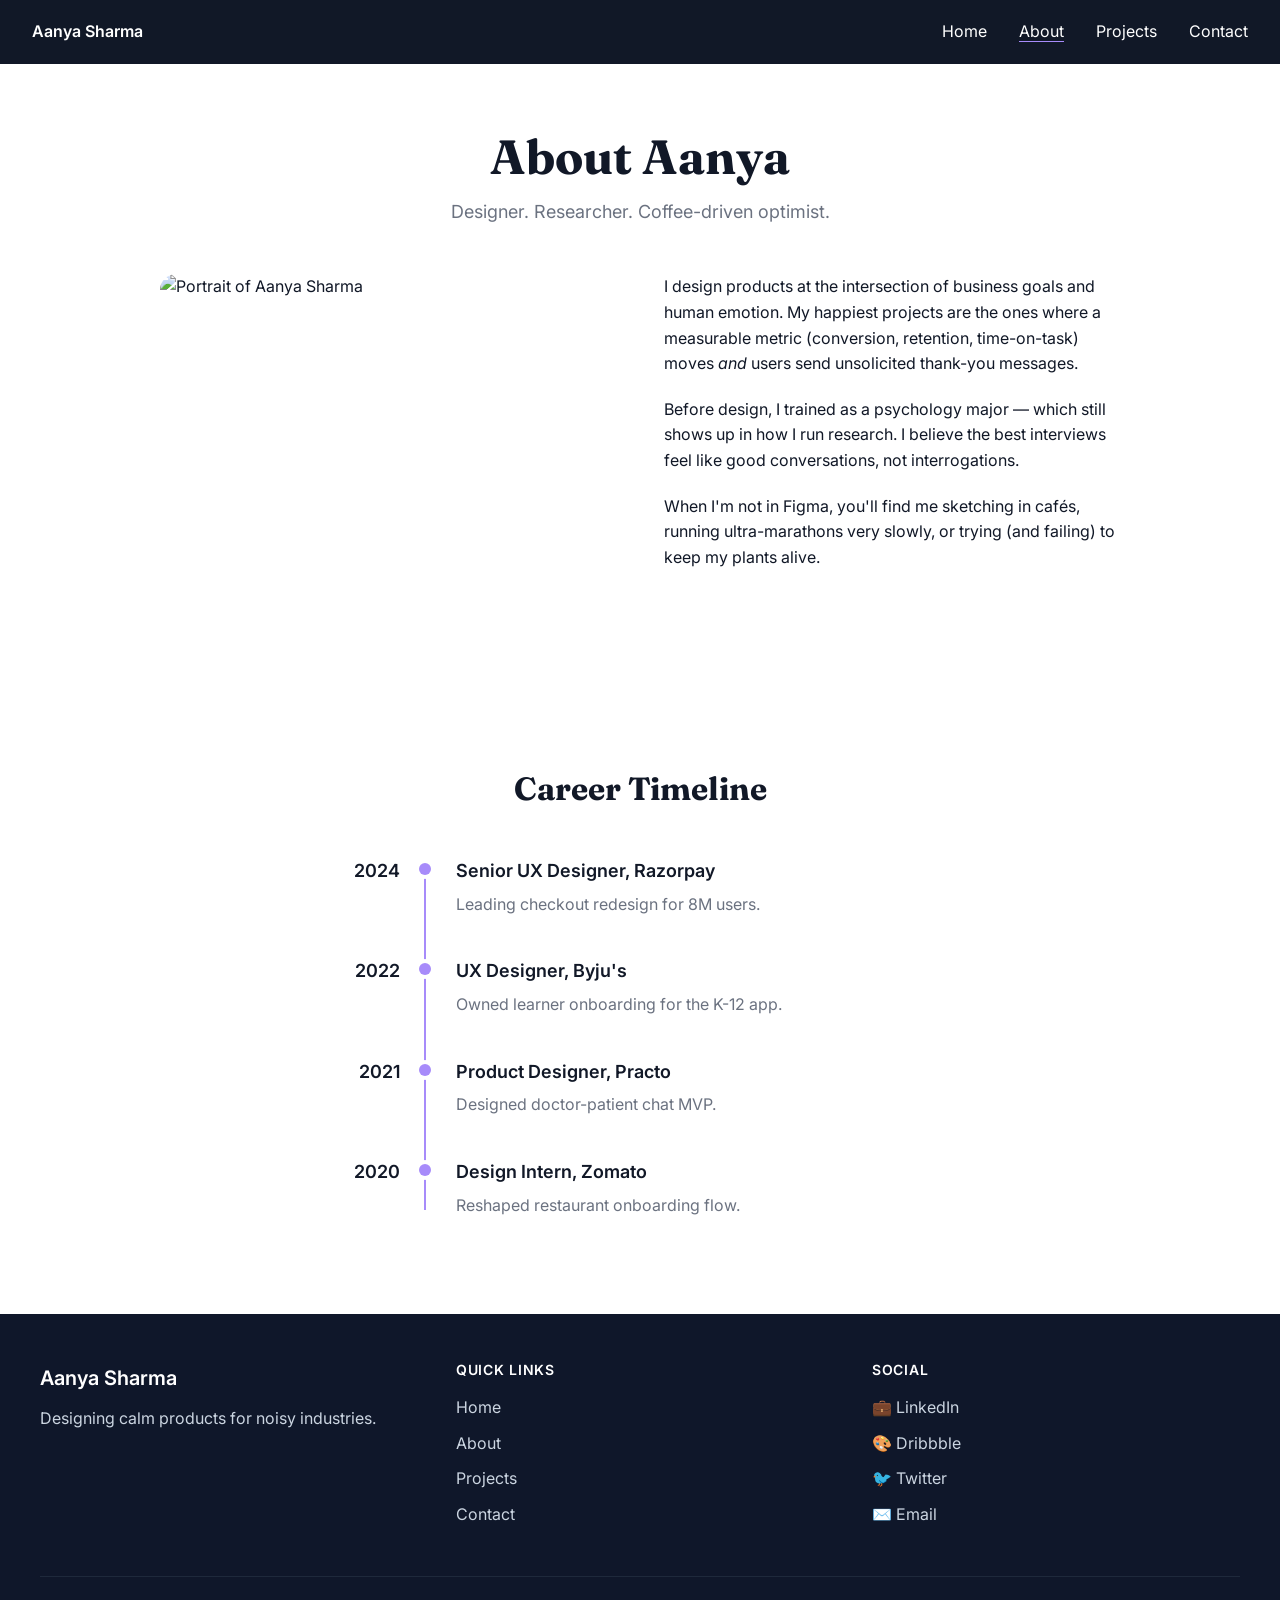
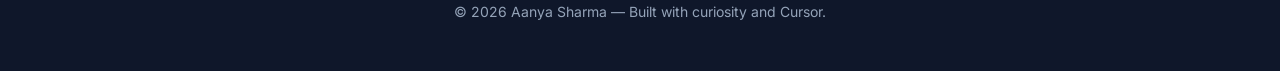
==== about.html @ 2aef2447 "first commit" ====
<!DOCTYPE html>
<html lang="en">
<head>
  <meta charset="UTF-8">
  <meta name="viewport" content="width=device-width, initial-scale=1.0">
  <title>About Aanya | Aanya Sharma</title>
  <link rel="stylesheet" href="styles.css">
</head>
<body>

  <!--
    NAVIGATION BAR
    This <nav> sits at the top of every page and helps visitors jump between sections.
    It uses two inner containers: one for the brand name (left) and one for page links (right).
  -->
  <nav class="nav">
    <!-- Brand name — acts as a "home" label and identifies the site owner -->
    <a href="index.html" class="nav__brand">Aanya Sharma</a>

    <button
      class="nav__toggle"
      type="button"
      aria-expanded="false"
      aria-controls="nav-menu"
      aria-label="Toggle navigation"
    >
      <span class="nav__toggle-icon nav__toggle-icon--open" aria-hidden="true">☰</span>
      <span class="nav__toggle-icon nav__toggle-icon--close" aria-hidden="true">✕</span>
    </button>

    <!-- Page links — each <a> points to a different HTML file in this project -->
    <div class="nav__menu" id="nav-menu">
      <ul class="nav__links">
        <li><a href="index.html">Home</a></li>
        <li><a href="about.html" class="active">About</a></li>
        <li><a href="projects.html">Projects</a></li>
        <li><a href="contact.html">Contact</a></li>
      </ul>
    </div>
  </nav>

  <header class="about-header">
    <h1 class="about-header__title">About Aanya</h1>
    <p class="about-header__subtitle">Designer. Researcher. Coffee-driven optimist.</p>
  </header>

  <section class="about-bio">
    <div class="about-bio__grid">
      <div class="about-bio__image">
        <img
          src="https://placehold.co/400x400/4f46e5/ffffff?text=Aanya"
          alt="Portrait of Aanya Sharma"
          width="400"
          height="400"
        >
      </div>

      <div class="about-bio__text">
        <p>I design products at the intersection of business goals and human emotion. My happiest projects are the ones where a measurable metric (conversion, retention, time-on-task) moves <em>and</em> users send unsolicited thank-you messages.</p>

        <p>Before design, I trained as a psychology major — which still shows up in how I run research. I believe the best interviews feel like good conversations, not interrogations.</p>

        <p>When I'm not in Figma, you'll find me sketching in cafés, running ultra-marathons very slowly, or trying (and failing) to keep my plants alive.</p>
      </div>
    </div>
  </section>

  <section class="about-timeline">
    <h2 class="about-timeline__heading">Career Timeline</h2>

    <ol class="about-timeline__list">
      <li class="about-timeline__entry">
        <span class="about-timeline__year">2024</span>
        <div class="about-timeline__content">
          <p class="about-timeline__role">Senior UX Designer, Razorpay</p>
          <p class="about-timeline__desc">Leading checkout redesign for 8M users.</p>
        </div>
      </li>

      <li class="about-timeline__entry">
        <span class="about-timeline__year">2022</span>
        <div class="about-timeline__content">
          <p class="about-timeline__role">UX Designer, Byju's</p>
          <p class="about-timeline__desc">Owned learner onboarding for the K-12 app.</p>
        </div>
      </li>

      <li class="about-timeline__entry">
        <span class="about-timeline__year">2021</span>
        <div class="about-timeline__content">
          <p class="about-timeline__role">Product Designer, Practo</p>
          <p class="about-timeline__desc">Designed doctor-patient chat MVP.</p>
        </div>
      </li>

      <li class="about-timeline__entry">
        <span class="about-timeline__year">2020</span>
        <div class="about-timeline__content">
          <p class="about-timeline__role">Design Intern, Zomato</p>
          <p class="about-timeline__desc">Reshaped restaurant onboarding flow.</p>
        </div>
      </li>
    </ol>
  </section>

  <footer class="footer">
    <div class="footer__inner">
      <div class="footer__columns">
        <div class="footer__brand">
          <p class="footer__name">Aanya Sharma</p>
          <p class="footer__tagline">Designing calm products for noisy industries.</p>
        </div>

        <div class="footer__links">
          <h2 class="footer__heading">Quick Links</h2>
          <ul>
            <li><a href="index.html">Home</a></li>
            <li><a href="about.html">About</a></li>
            <li><a href="projects.html">Projects</a></li>
            <li><a href="contact.html">Contact</a></li>
          </ul>
        </div>

        <div class="footer__social">
          <h2 class="footer__heading">Social</h2>
          <ul>
            <li><a href="https://linkedin.com" target="_blank" rel="noopener noreferrer"><span aria-hidden="true">💼</span> LinkedIn</a></li>
            <li><a href="https://dribbble.com" target="_blank" rel="noopener noreferrer"><span aria-hidden="true">🎨</span> Dribbble</a></li>
            <li><a href="https://twitter.com" target="_blank" rel="noopener noreferrer"><span aria-hidden="true">🐦</span> Twitter</a></li>
            <li><a href="mailto:hello@aanyasharma.com"><span aria-hidden="true">✉️</span> Email</a></li>
          </ul>
        </div>
      </div>

      <div class="footer__bottom">
        <p>© 2026 Aanya Sharma — Built with curiosity and Cursor.</p>
      </div>
    </div>
  </footer>

  <script src="script.js"></script>
</body>
</html>
---- styles.css ----
@import url("https://fonts.googleapis.com/css2?family=Fraunces:opsz,wght@9..144,600&family=Inter:wght@400;500;600;700&display=swap");

:root {
  --color-bg: #ffffff;
  --color-text: #111827;
  --color-muted: #6b7280;
  --color-primary: #6366f1;
  --color-primary-dark: #4338ca;
  --color-accent: #a78bfa;
  --color-surface: #f9fafb;
}

html {
  scroll-behavior: smooth;
}

body {
  margin: 0;
  font-family: "Inter", sans-serif;
  font-size: 16px;
  line-height: 1.6;
  color: var(--color-text);
  background-color: var(--color-bg);
}

h1,
h2 {
  font-family: "Fraunces", serif;
  line-height: 1.2;
}

h1 {
  font-size: 48px;
}

h2 {
  font-size: 32px;
}

h3 {
  font-size: 22px;
  line-height: 1.2;
}

/* === NAVIGATION === */

.nav {
  position: sticky;
  top: 0;
  z-index: 100;
  display: flex;
  align-items: center;
  justify-content: space-between;
  height: 64px;
  padding: 0 2rem;
  background-color: var(--color-text);
  font-size: 16px;
}

.nav__brand {
  color: var(--color-bg);
  text-decoration: none;
  font-weight: 600;
  transition: color 0.2s ease;
}

.nav__brand:hover {
  color: var(--color-accent);
}

.nav__links {
  display: flex;
  gap: 2rem;
  list-style: none;
  margin: 0;
  padding: 0;
}

.nav__links a {
  color: var(--color-bg);
  text-decoration: none;
  transition: color 0.2s ease;
}

.nav__links a:hover {
  color: var(--color-accent);
}

.nav__links a.active {
  text-decoration: underline;
  text-decoration-color: var(--color-accent);
  text-underline-offset: 4px;
}

.nav__toggle {
  display: none;
  position: relative;
  align-items: center;
  justify-content: center;
  width: 44px;
  height: 44px;
  padding: 0;
  border: none;
  background: transparent;
  color: var(--color-bg);
  cursor: pointer;
}

.nav__toggle-icon {
  position: absolute;
  font-size: 24px;
  line-height: 1;
  transition: opacity 0.2s ease, transform 0.2s ease;
}

.nav__toggle-icon--close {
  opacity: 0;
  transform: rotate(-90deg) scale(0.8);
}

.nav.is-open .nav__toggle-icon--open {
  opacity: 0;
  transform: rotate(90deg) scale(0.8);
}

.nav.is-open .nav__toggle-icon--close {
  opacity: 1;
  transform: rotate(0) scale(1);
}

/* === HERO === */

.hero {
  display: flex;
  flex-direction: column;
  align-items: center;
  justify-content: center;
  /* width: 100%; */
  height: 80vh;
  padding: 2rem;
  background: linear-gradient(to bottom right, #4f46e5, #9333ea);
  color: var(--color-bg);
  text-align: center;
}

.hero__eyebrow {
  margin: 0 0 1rem;
  font-size: 14px;
  letter-spacing: 4px;
  text-transform: uppercase;
  opacity: 0.6;
}

.hero__headline {
  margin: 0 0 1.5rem;
  max-width: 800px;
  font-weight: 600;
}

.hero__subheadline {
  margin: 0 0 2rem;
  max-width: 600px;
  font-size: 20px;
  line-height: 1.5;
  opacity: 0.8;
}

.hero__cta {
  display: inline-block;
  padding: 16px 32px;
  background-color: var(--color-bg);
  color: var(--color-text);
  font-size: 16px;
  font-weight: 600;
  text-decoration: none;
  border-radius: 999px;
  box-shadow: 0 4px 14px rgba(0, 0, 0, 0.15);
  animation: hero-cta-float 2s ease-in-out infinite;
  transition: transform 0.2s ease, box-shadow 0.2s ease;
}

@keyframes hero-cta-float {
  0%, 100% {
    transform: translateY(0);
  }
  50% {
    transform: translateY(-3px);
  }
}

.hero__cta:hover {
  transform: translateY(-4px);
  box-shadow: 0 8px 20px rgba(0, 0, 0, 0.2);
}

/* === SKILLS === */

.skills {
  padding: 96px 24px;
  text-align: center;
}

.skills__heading {
  margin: 0 0 16px;
  color: var(--color-text);
}

.skills__tagline {
  margin: 0 0 48px;
  font-size: 18px;
  color: var(--color-muted);
}

.skills__grid {
  display: grid;
  grid-template-columns: repeat(auto-fit, minmax(260px, 1fr));
  gap: 24px;
  max-width: 1200px;
  margin: 0 auto;
  text-align: left;
}

.skills__card {
  padding: 24px;
  background-color: var(--color-bg);
  border: 1px solid #e5e7eb;
  border-radius: 16px;
  box-shadow: 0 4px 12px rgba(0, 0, 0, 0.06);
  transition: transform 0.2s ease, box-shadow 0.2s ease;
}

.skills__card:hover {
  transform: translateY(-6px);
  box-shadow: 0 12px 24px rgba(0, 0, 0, 0.12);
}

.skills__icon {
  display: block;
  margin-bottom: 12px;
  font-size: 48px;
  line-height: 1;
}

.skills__name {
  margin: 0 0 8px;
  font-weight: 600;
  color: var(--color-text);
}

.skills__description {
  margin: 0;
  font-size: 14px;
  line-height: 1.6;
  color: var(--color-muted);
}

/* === ABOUT === */

.about-header {
  padding: 64px 24px 48px;
  text-align: center;
}

.about-header__title {
  margin: 0 0 12px;
  color: var(--color-text);
}

.about-header__subtitle {
  margin: 0;
  font-size: 18px;
  color: var(--color-muted);
}

.about-bio {
  padding: 0 24px 96px;
}

.about-bio__grid {
  display: grid;
  grid-template-columns: 1fr 1fr;
  gap: 48px;
  align-items: start;
  max-width: 960px;
  margin: 0 auto;
}

.about-bio__image img {
  display: block;
  width: 400px;
  height: 400px;
  max-width: 100%;
  border-radius: 16px;
  object-fit: cover;
}

.about-bio__text p {
  margin: 0 0 1.25rem;
  color: var(--color-text);
}

.about-bio__text p:last-child {
  margin-bottom: 0;
}

.about-timeline {
  padding: 0 24px 96px;
}

.about-timeline__heading {
  margin: 0 0 48px;
  color: var(--color-text);
  text-align: center;
}

.about-timeline__list {
  position: relative;
  max-width: 640px;
  margin: 0 auto;
  padding: 0;
  list-style: none;
}

.about-timeline__list::before {
  content: "";
  position: absolute;
  left: 104px;
  top: 8px;
  bottom: 8px;
  width: 2px;
  background-color: var(--color-accent);
}

.about-timeline__entry {
  display: grid;
  grid-template-columns: 80px 1fr;
  gap: 24px;
  padding-bottom: 40px;
}

.about-timeline__entry:last-child {
  padding-bottom: 0;
}

.about-timeline__year {
  font-size: 18px;
  font-weight: 600;
  color: var(--color-text);
  text-align: right;
}

.about-timeline__content {
  position: relative;
  padding-left: 32px;
}

.about-timeline__content::before {
  content: "";
  position: absolute;
  left: -5px;
  top: 6px;
  width: 12px;
  height: 12px;
  background-color: var(--color-accent);
  border-radius: 50%;
  box-shadow: 0 0 0 4px var(--color-bg);
}

.about-timeline__role {
  margin: 0 0 6px;
  font-size: 18px;
  font-weight: 600;
  color: var(--color-text);
}

.about-timeline__desc {
  margin: 0;
  color: var(--color-muted);
}

/* === PROJECTS === */

.projects-header {
  padding: 64px 24px 48px;
  text-align: center;
}

.projects-header__title {
  margin: 0 0 12px;
  color: var(--color-text);
}

.projects-header__subtitle {
  margin: 0;
  font-size: 18px;
  color: var(--color-muted);
}

.projects-grid {
  display: grid;
  grid-template-columns: repeat(auto-fit, minmax(320px, 1fr));
  gap: 32px;
  max-width: 1200px;
  margin: 0 auto;
  padding: 0 24px 96px;
}

.project-card {
  background-color: var(--color-bg);
  border: 1px solid #e5e7eb;
  border-radius: 16px;
  overflow: hidden;
  box-shadow: 0 4px 12px rgba(0, 0, 0, 0.06);
}

.project-card__image {
  display: block;
  width: 100%;
  aspect-ratio: 16 / 9;
  /* object-fit: cover; */
}

.project-card__body {
  padding: 24px;
}

.project-card__title {
  margin: 0 0 8px;
  color: var(--color-text);
}

.project-card__desc {
  margin: 0 0 16px;
  font-size: 14px;
  color: var(--color-muted);
}

.project-card__tags {
  display: flex;
  flex-wrap: wrap;
  gap: 8px;
  margin: 0 0 20px;
  padding: 0;
  list-style: none;
}

.project-card__tags li {
  padding: 4px 10px;
  font-size: 12px;
  color: #5b21b6;
  background-color: #ede9fe;
  border-radius: 999px;
}

.project-card__link {
  font-size: 14px;
  font-weight: 600;
  color: var(--color-primary-dark);
  text-decoration: none;
  transition: text-decoration 0.2s ease;
}

.project-card__link:hover {
  text-decoration: underline;
}

/* === CONTACT === */

.contact-header {
  padding: 64px 24px 48px;
  text-align: center;
}

.contact-header__title {
  margin: 0 0 12px;
  color: var(--color-text);
}

.contact-header__subtitle {
  margin: 0;
  font-size: 18px;
  color: var(--color-muted);
}

.contact-section {
  display: grid;
  grid-template-columns: 1fr 1.5fr;
  gap: 48px;
  max-width: 960px;
  margin: 0 auto;
  padding: 0 24px 96px;
}

.contact-card {
  padding: 32px;
  background-color: var(--color-bg);
  border: 1px solid #e5e7eb;
  border-radius: 16px;
  box-shadow: 0 4px 12px rgba(0, 0, 0, 0.06);
}

.contact-card__heading {
  margin: 0 0 24px;
  color: var(--color-text);
}

.contact-card__item {
  margin-bottom: 24px;
}

.contact-card__label {
  display: block;
  margin-bottom: 6px;
  font-size: 12px;
  font-weight: 600;
  letter-spacing: 0.05em;
  text-transform: uppercase;
  color: var(--color-muted);
}

.contact-card__value {
  margin: 0;
  color: var(--color-text);
  text-decoration: none;
}

a.contact-card__value:hover {
  color: var(--color-primary);
}

.contact-card__social {
  margin-bottom: 0;
}

.contact-card__links {
  display: flex;
  flex-wrap: wrap;
  gap: 12px;
  margin: 0;
  padding: 0;
  list-style: none;
}

.contact-card__links a {
  font-weight: 600;
  color: var(--color-primary);
  text-decoration: none;
}

.contact-card__links a:hover {
  text-decoration: underline;
}

.contact-form {
  padding: 32px;
  background-color: var(--color-bg);
  border: 1px solid #e5e7eb;
  border-radius: 16px;
  box-shadow: 0 4px 12px rgba(0, 0, 0, 0.06);
}

.contact-form__field {
  margin-bottom: 20px;
}

.contact-form__field label {
  display: block;
  margin-bottom: 8px;
  font-size: 14px;
  font-weight: 600;
  color: var(--color-text);
}

.contact-form__field input,
.contact-form__field select,
.contact-form__field textarea {
  width: 100%;
  padding: 12px;
  font-size: 16px;
  font-family: inherit;
  color: var(--color-text);
  background-color: var(--color-bg);
  border: 1px solid #d1d5db;
  border-radius: 8px;
  box-sizing: border-box;
  transition: border-color 0.2s ease, box-shadow 0.2s ease;
}

.contact-form__field textarea {
  resize: vertical;
  min-height: 120px;
}

.contact-form__field input:focus,
.contact-form__field select:focus,
.contact-form__field textarea:focus {
  outline: none;
  border-color: var(--color-primary);
  box-shadow: 0 0 0 3px color-mix(in srgb, var(--color-primary) 25%, transparent);
}

.contact-form__submit {
  width: 100%;
  padding: 14px;
  font-size: 16px;
  font-weight: 600;
  font-family: inherit;
  color: var(--color-bg);
  background-color: var(--color-primary);
  border: none;
  border-radius: 8px;
  cursor: pointer;
  transition: background-color 0.2s ease;
}

.contact-form__submit:hover {
  background-color: var(--color-primary-dark);
}

.contact-form__success {
  padding: 32px;
  font-size: 18px;
  line-height: 1.6;
  color: #166534;
  text-align: center;
  background-color: #f0fdf4;
  border: 1px solid #bbf7d0;
  border-radius: 16px;
}

/* === FOOTER === */

.footer {
  padding: 48px 24px;
  background-color: #0f172a;
  color: #cbd5e1;
}

.footer__inner {
  max-width: 1200px;
  margin: 0 auto;
}

.footer__columns {
  display: grid;
  grid-template-columns: repeat(3, 1fr);
  gap: 48px;
  margin-bottom: 48px;
}

.footer__name {
  margin: 0 0 12px;
  font-size: 20px;
  font-weight: 600;
  color: var(--color-bg);
}

.footer__tagline {
  margin: 0;
  line-height: 1.6;
  color: #cbd5e1;
}

.footer__heading {
  margin: 0 0 16px;
  font-family: "Inter", sans-serif;
  font-size: 14px;
  font-weight: 600;
  letter-spacing: 0.05em;
  text-transform: uppercase;
  color: var(--color-bg);
}

.footer__links ul,
.footer__social ul {
  margin: 0;
  padding: 0;
  list-style: none;
}

.footer__links li,
.footer__social li {
  margin-bottom: 10px;
}

.footer__links li:last-child,
.footer__social li:last-child {
  margin-bottom: 0;
}

.footer__links a,
.footer__social a {
  color: #cbd5e1;
  text-decoration: none;
  transition: color 0.2s ease;
}

.footer__links a:hover,
.footer__social a:hover {
  color: var(--color-accent);
}

.footer__bottom {
  padding-top: 24px;
  border-top: 1px solid #1e293b;
  text-align: center;
}

.footer__bottom p {
  margin: 0;
  font-size: 14px;
  color: #94a3b8;
}

/* === RESPONSIVE === */

@media (max-width: 768px) {
  .nav__toggle {
    display: flex;
  }

  .nav__menu {
    position: absolute;
    top: 64px;
    left: 0;
    width: 100%;
    max-height: 0;
    overflow: hidden;
    background-color: var(--color-text);
    transition: max-height 0.3s ease;
  }

  .nav.is-open .nav__menu {
    max-height: 280px;
  }

  .nav__links {
    flex-direction: column;
    gap: 0;
    padding: 8px 0 16px;
  }

  .nav__links a {
    display: block;
    padding: 14px 2rem;
  }

  .skills__grid {
    grid-template-columns: 1fr;
  }

  .about-bio__grid {
    grid-template-columns: 1fr;
  }

  .contact-section {
    grid-template-columns: 1fr;
  }

  .footer__columns {
    grid-template-columns: 1fr;
    gap: 32px;
  }
}

@media (max-width: 480px) {
  h1 {
    font-size: 32px;
  }

  .skills {
    padding-top: 56px;
    padding-bottom: 56px;
  }

  .about-bio,
  .about-timeline {
    padding-bottom: 56px;
  }

  .projects-grid,
  .contact-section {
    padding-bottom: 56px;
  }
}
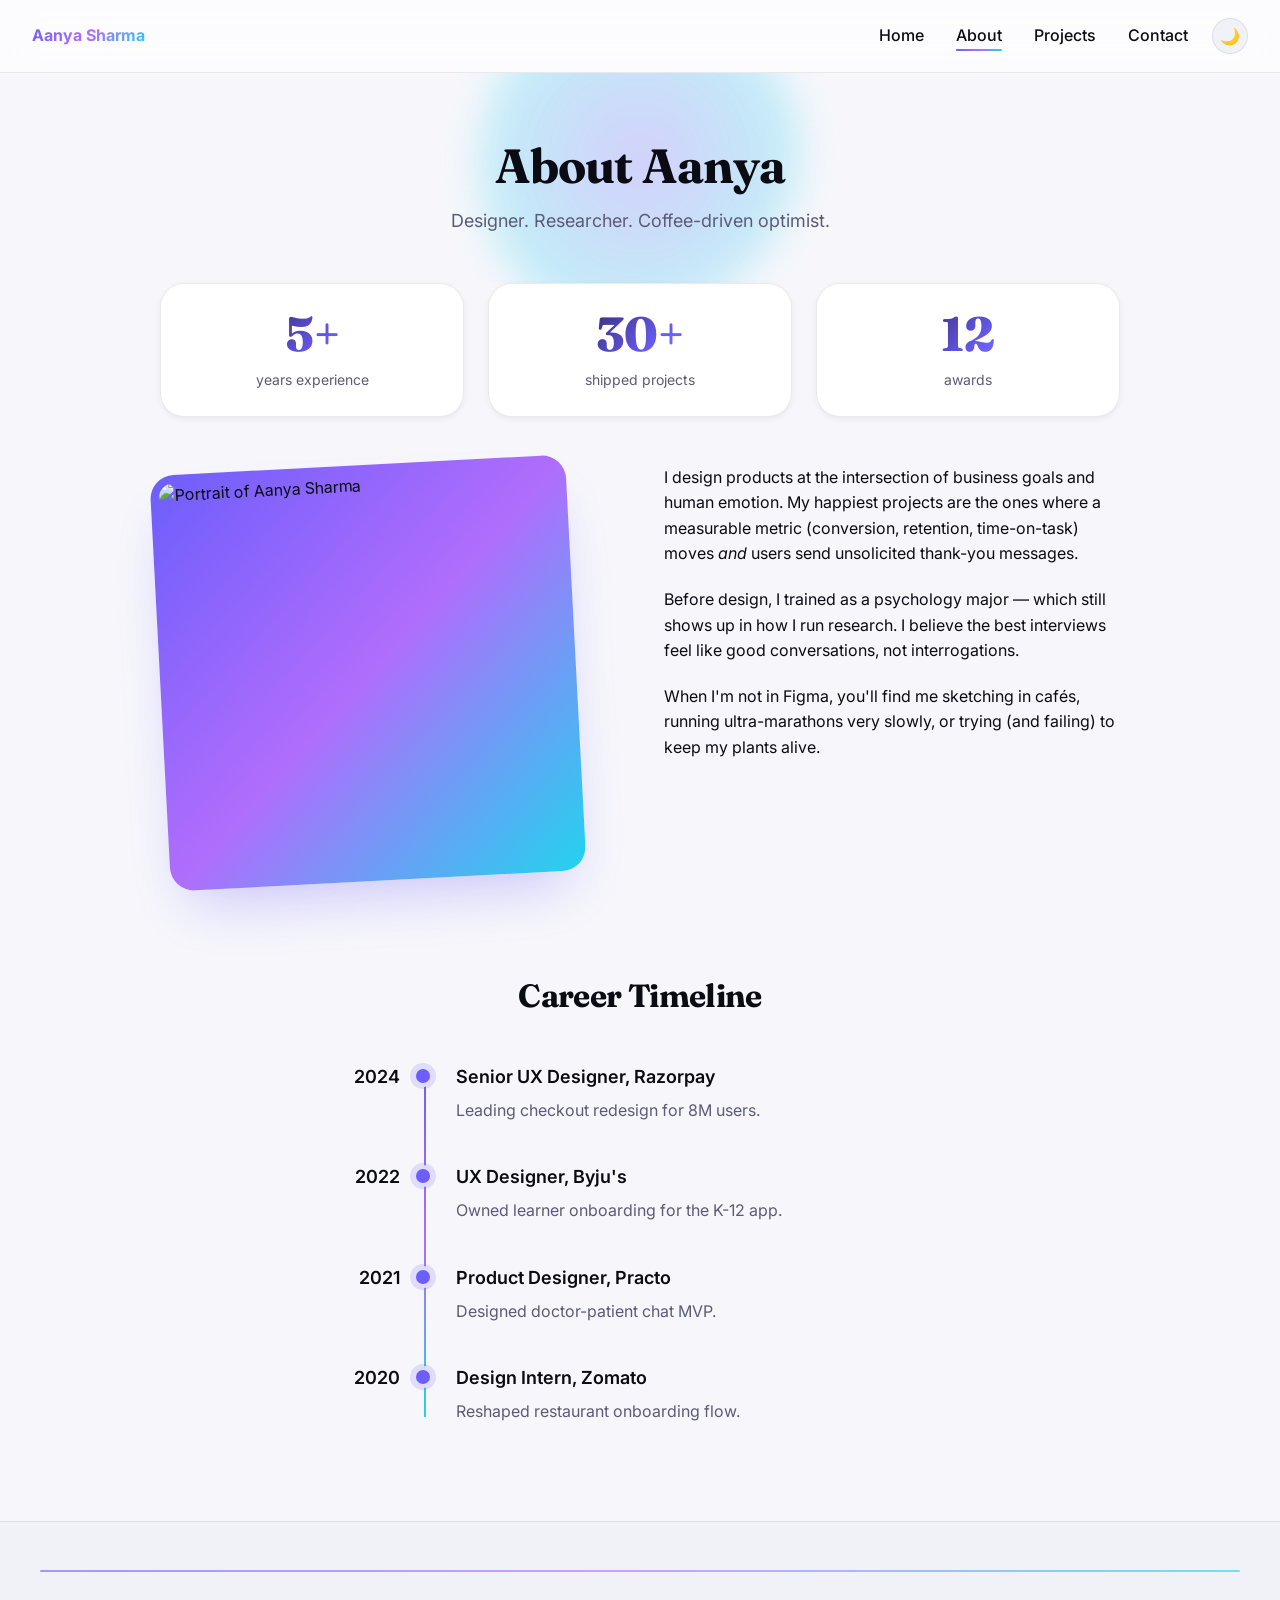
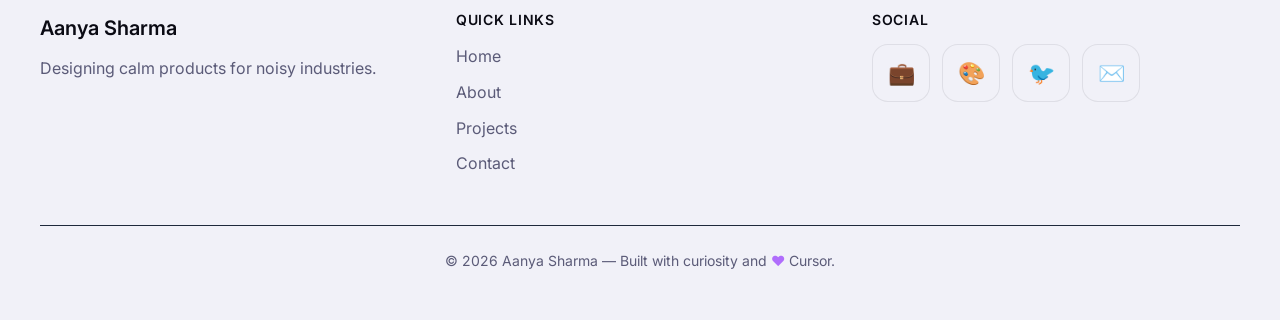
==== commit 0fd0a09b: "second comment" ====
--- a/about.html
+++ b/about.html
@@ -3,6 +3,18 @@
 <head>
   <meta charset="UTF-8">
   <meta name="viewport" content="width=device-width, initial-scale=1.0">
+  <script>
+    (function () {
+      try {
+        var key = "aanya-theme";
+        var theme = localStorage.getItem(key);
+        if (!theme) {
+          theme = window.matchMedia("(prefers-color-scheme: dark)").matches ? "dark" : "light";
+        }
+        document.documentElement.setAttribute("data-theme", theme);
+      } catch (error) {}
+    })();
+  </script>
   <title>About Aanya | Aanya Sharma</title>
   <link rel="stylesheet" href="styles.css">
 </head>
@@ -30,19 +42,41 @@
 
     <!-- Page links — each <a> points to a different HTML file in this project -->
     <div class="nav__menu" id="nav-menu">
-      <ul class="nav__links">
-        <li><a href="index.html">Home</a></li>
-        <li><a href="about.html" class="active">About</a></li>
-        <li><a href="projects.html">Projects</a></li>
-        <li><a href="contact.html">Contact</a></li>
-      </ul>
+      <div class="nav__menu-inner">
+        <ul class="nav__links">
+          <li><a href="index.html">Home</a></li>
+          <li><a href="about.html" class="active">About</a></li>
+          <li><a href="projects.html">Projects</a></li>
+          <li><a href="contact.html">Contact</a></li>
+        </ul>
+        <button class="nav__theme-toggle" type="button" aria-label="Switch to dark mode">
+          <span class="nav__theme-icon nav__theme-icon--light" aria-hidden="true">🌙</span>
+          <span class="nav__theme-icon nav__theme-icon--dark" aria-hidden="true">☀️</span>
+        </button>
+      </div>
     </div>
   </nav>
 
   <header class="about-header">
+    <div class="about-header__blob" aria-hidden="true"></div>
     <h1 class="about-header__title">About Aanya</h1>
     <p class="about-header__subtitle">Designer. Researcher. Coffee-driven optimist.</p>
   </header>
+
+  <section class="about-stats">
+    <div class="about-stats__item reveal">
+      <p class="about-stats__number"><span data-target="5">0</span>+</p>
+      <p class="about-stats__label">years experience</p>
+    </div>
+    <div class="about-stats__item reveal">
+      <p class="about-stats__number"><span data-target="30">0</span>+</p>
+      <p class="about-stats__label">shipped projects</p>
+    </div>
+    <div class="about-stats__item reveal">
+      <p class="about-stats__number"><span data-target="12">0</span></p>
+      <p class="about-stats__label">awards</p>
+    </div>
+  </section>
 
   <section class="about-bio">
     <div class="about-bio__grid">
@@ -69,7 +103,7 @@
     <h2 class="about-timeline__heading">Career Timeline</h2>
 
     <ol class="about-timeline__list">
-      <li class="about-timeline__entry">
+      <li class="about-timeline__entry reveal">
         <span class="about-timeline__year">2024</span>
         <div class="about-timeline__content">
           <p class="about-timeline__role">Senior UX Designer, Razorpay</p>
@@ -77,7 +111,7 @@
         </div>
       </li>
 
-      <li class="about-timeline__entry">
+      <li class="about-timeline__entry reveal">
         <span class="about-timeline__year">2022</span>
         <div class="about-timeline__content">
           <p class="about-timeline__role">UX Designer, Byju's</p>
@@ -85,7 +119,7 @@
         </div>
       </li>
 
-      <li class="about-timeline__entry">
+      <li class="about-timeline__entry reveal">
         <span class="about-timeline__year">2021</span>
         <div class="about-timeline__content">
           <p class="about-timeline__role">Product Designer, Practo</p>
@@ -93,7 +127,7 @@
         </div>
       </li>
 
-      <li class="about-timeline__entry">
+      <li class="about-timeline__entry reveal">
         <span class="about-timeline__year">2020</span>
         <div class="about-timeline__content">
           <p class="about-timeline__role">Design Intern, Zomato</p>
@@ -105,6 +139,7 @@
 
   <footer class="footer">
     <div class="footer__inner">
+      <div class="footer__accent" aria-hidden="true"></div>
       <div class="footer__columns">
         <div class="footer__brand">
           <p class="footer__name">Aanya Sharma</p>
@@ -123,17 +158,17 @@
 
         <div class="footer__social">
           <h2 class="footer__heading">Social</h2>
-          <ul>
-            <li><a href="https://linkedin.com" target="_blank" rel="noopener noreferrer"><span aria-hidden="true">💼</span> LinkedIn</a></li>
-            <li><a href="https://dribbble.com" target="_blank" rel="noopener noreferrer"><span aria-hidden="true">🎨</span> Dribbble</a></li>
-            <li><a href="https://twitter.com" target="_blank" rel="noopener noreferrer"><span aria-hidden="true">🐦</span> Twitter</a></li>
-            <li><a href="mailto:hello@aanyasharma.com"><span aria-hidden="true">✉️</span> Email</a></li>
+          <ul class="footer__social-icons">
+            <li><a href="https://linkedin.com" class="icon-btn" target="_blank" rel="noopener noreferrer" aria-label="LinkedIn"><span aria-hidden="true">💼</span></a></li>
+            <li><a href="https://dribbble.com" class="icon-btn" target="_blank" rel="noopener noreferrer" aria-label="Dribbble"><span aria-hidden="true">🎨</span></a></li>
+            <li><a href="https://twitter.com" class="icon-btn" target="_blank" rel="noopener noreferrer" aria-label="Twitter"><span aria-hidden="true">🐦</span></a></li>
+            <li><a href="mailto:hello@aanyasharma.com" class="icon-btn" aria-label="Email"><span aria-hidden="true">✉️</span></a></li>
           </ul>
         </div>
       </div>
 
       <div class="footer__bottom">
-        <p>© 2026 Aanya Sharma — Built with curiosity and Cursor.</p>
+        <p>© 2026 Aanya Sharma — Built with curiosity and <span class="footer__heart" aria-hidden="true">♥</span> Cursor.</p>
       </div>
     </div>
   </footer>
--- a/styles.css
+++ b/styles.css
@@ -1,13 +1,52 @@
-@import url("https://fonts.googleapis.com/css2?family=Fraunces:opsz,wght@9..144,600&family=Inter:wght@400;500;600;700&display=swap");
+@import url("https://fonts.googleapis.com/css2?family=Fraunces:opsz,wght@9..144,600;800&family=Inter:wght@400;500;600;700&display=swap");
 
 :root {
-  --color-bg: #ffffff;
-  --color-text: #111827;
-  --color-muted: #6b7280;
-  --color-primary: #6366f1;
-  --color-primary-dark: #4338ca;
-  --color-accent: #a78bfa;
-  --color-surface: #f9fafb;
+  --bg: #f7f7fb;
+  --surface: #ffffff;
+  --surface-2: #f1f1f8;
+  --text: #0b0b14;
+  --text-muted: #5b5b78;
+  --border: rgba(11, 11, 20, 0.08);
+  --primary: #6d5efc;
+  --primary-2: #b06dfc;
+  --accent: #22d3ee;
+  --success: #16a34a;
+  --danger: #ef4444;
+  --shadow-sm: 0 2px 6px rgba(11, 11, 20, 0.06);
+  --shadow-md: 0 12px 32px -8px rgba(109, 94, 252, 0.18);
+  --shadow-lg: 0 30px 60px -20px rgba(109, 94, 252, 0.35);
+  --radius-sm: 10px;
+  --radius-md: 16px;
+  --radius-lg: 24px;
+  --radius-pill: 999px;
+  --ease: cubic-bezier(0.2, 0.7, 0.2, 1);
+  --dur-fast: 180ms;
+  --dur: 320ms;
+  --dur-slow: 650ms;
+  --grad-hero: linear-gradient(135deg, #6d5efc 0%, #b06dfc 50%, #22d3ee 100%);
+  --grad-text: linear-gradient(135deg, #0b0b14 0%, #6d5efc 60%, #22d3ee 100%);
+  --nav-glass: rgba(255, 255, 255, 0.65);
+  --color-bg: var(--surface);
+  --color-text: var(--text);
+  --color-muted: var(--text-muted);
+  --color-primary: var(--primary);
+  --color-primary-dark: var(--primary-2);
+  --color-accent: var(--accent);
+  --color-surface: var(--surface-2);
+}
+
+:root[data-theme="dark"] {
+  --bg: #08090f;
+  --surface: #13141f;
+  --surface-2: #1c1d2e;
+  --text: #f5f5fa;
+  --text-muted: #9ca3b7;
+  --border: rgba(245, 245, 250, 0.1);
+  --shadow-sm: 0 2px 8px rgba(0, 0, 0, 0.4);
+  --shadow-md: 0 14px 40px -10px rgba(34, 211, 238, 0.2);
+  --shadow-lg: 0 30px 80px -20px rgba(109, 94, 252, 0.45);
+  --grad-text: linear-gradient(135deg, #ffffff 0%, #b06dfc 60%, #22d3ee 100%);
+  --nav-glass: rgba(19, 20, 31, 0.55);
 }
 
 html {
@@ -19,14 +58,15 @@
   font-family: "Inter", sans-serif;
   font-size: 16px;
   line-height: 1.6;
-  color: var(--color-text);
-  background-color: var(--color-bg);
+  color: var(--text);
+  background-color: var(--bg);
 }
 
 h1,
 h2 {
   font-family: "Fraunces", serif;
   line-height: 1.2;
+  letter-spacing: -0.02em;
 }
 
 h1 {
@@ -783,3 +823,918 @@
     padding-bottom: 56px;
   }
 }
+
+/* === DESIGN TOKENS === */
+
+body,
+*,
+*::before,
+*::after {
+  transition:
+    background-color var(--dur) var(--ease),
+    color var(--dur) var(--ease),
+    border-color var(--dur) var(--ease),
+    box-shadow var(--dur) var(--ease);
+}
+
+/* === GLOBAL ANIMATIONS & UTILITIES === */
+
+.scroll-progress {
+  position: fixed;
+  top: 0;
+  left: 0;
+  z-index: 1000;
+  width: 0;
+  height: 3px;
+  background: var(--grad-hero);
+  pointer-events: none;
+}
+
+.reveal {
+  opacity: 0;
+  transform: translateY(28px);
+  transition:
+    opacity var(--dur-slow) var(--ease),
+    transform var(--dur-slow) var(--ease);
+}
+
+.reveal.is-visible {
+  opacity: 1;
+  transform: translateY(0);
+}
+
+.page-splash {
+  position: fixed;
+  inset: 0;
+  z-index: 9999;
+  display: flex;
+  align-items: center;
+  justify-content: center;
+  background: rgba(8, 9, 15, 0.92);
+  transition: opacity 400ms var(--ease);
+}
+
+.page-splash.is-hidden {
+  opacity: 0;
+  pointer-events: none;
+}
+
+.page-splash__brand {
+  margin: 0;
+  font-family: "Fraunces", serif;
+  font-size: clamp(28px, 5vw, 42px);
+  font-weight: 800;
+  background: var(--grad-hero);
+  -webkit-background-clip: text;
+  background-clip: text;
+  color: transparent;
+  animation: splashFade 900ms var(--ease) forwards;
+}
+
+@keyframes splashFade {
+  0% { opacity: 0; transform: scale(0.96); }
+  35% { opacity: 1; transform: scale(1); }
+  100% { opacity: 1; transform: scale(1); }
+}
+
+:focus {
+  outline: none;
+}
+
+:focus-visible {
+  outline: 2px solid var(--primary);
+  outline-offset: 3px;
+  border-radius: inherit;
+}
+
+.icon-btn {
+  display: inline-flex;
+  align-items: center;
+  justify-content: center;
+  width: 56px;
+  height: 56px;
+  font-size: 22px;
+  text-decoration: none;
+  background: var(--surface-2);
+  border: 1px solid var(--border);
+  border-radius: var(--radius-md);
+  transition:
+    transform var(--dur-fast) var(--ease),
+    background var(--dur-fast) var(--ease),
+    box-shadow var(--dur-fast) var(--ease);
+}
+
+.icon-btn:hover {
+  transform: scale(1.08);
+  background: var(--grad-hero);
+  box-shadow: var(--shadow-md);
+}
+
+.btn-shine {
+  position: relative;
+  overflow: hidden;
+}
+
+.btn-shine::after {
+  content: "";
+  position: absolute;
+  inset: 0;
+  background: linear-gradient(120deg, transparent, rgba(255, 255, 255, 0.4), transparent);
+  transform: translateX(-120%);
+  transition: transform 700ms var(--ease);
+}
+
+.btn-shine:hover::after {
+  transform: translateX(120%);
+}
+
+@keyframes blobFloat {
+  0%, 100% { transform: translate(0, 0); }
+  50% { transform: translate(40px, -30px); }
+}
+
+@keyframes scrollDot {
+  0% { transform: translateY(0); opacity: 1; }
+  70% { transform: translateY(14px); opacity: 0.2; }
+  100% { transform: translateY(0); opacity: 0; }
+}
+
+@keyframes heartPulse {
+  0%, 100% { transform: scale(1); }
+  50% { transform: scale(1.25); }
+}
+
+@keyframes marqueeScroll {
+  0% { transform: translateX(0); }
+  100% { transform: translateX(-50%); }
+}
+
+/* === NAV (GLASS) === */
+
+.nav {
+  height: 72px;
+  padding: 0 clamp(1rem, 3vw, 2rem);
+  background: var(--nav-glass);
+  backdrop-filter: blur(18px) saturate(140%);
+  -webkit-backdrop-filter: blur(18px) saturate(140%);
+  border-bottom: 1px solid var(--border);
+  box-shadow: none;
+  transition:
+    height var(--dur) var(--ease),
+    box-shadow var(--dur) var(--ease),
+    background var(--dur) var(--ease);
+}
+
+.nav.is-scrolled {
+  height: 56px;
+  box-shadow: var(--shadow-md);
+  background: color-mix(in srgb, var(--nav-glass) 92%, var(--surface) 8%);
+}
+
+.nav__brand {
+  background: var(--grad-hero);
+  -webkit-background-clip: text;
+  background-clip: text;
+  color: transparent;
+  font-weight: 700;
+}
+
+.nav__brand:hover {
+  opacity: 0.85;
+  color: transparent;
+}
+
+.nav__menu-inner {
+  display: flex;
+  align-items: center;
+  gap: 1.5rem;
+}
+
+.nav__links a {
+  position: relative;
+  color: var(--text);
+  font-weight: 500;
+}
+
+.nav__links a:hover {
+  color: var(--primary);
+}
+
+.nav__links a.active {
+  text-decoration: none;
+}
+
+.nav__links a.active::after {
+  content: "";
+  position: absolute;
+  left: 0;
+  bottom: -6px;
+  width: 100%;
+  height: 2px;
+  background: var(--grad-hero);
+  border-radius: var(--radius-pill);
+  animation: navUnderline var(--dur) var(--ease) forwards;
+}
+
+@keyframes navUnderline {
+  from { transform: scaleX(0); transform-origin: left; }
+  to { transform: scaleX(1); transform-origin: left; }
+}
+
+.nav__toggle {
+  color: var(--text);
+}
+
+.nav__theme-toggle {
+  display: inline-flex;
+  align-items: center;
+  justify-content: center;
+  width: 36px;
+  height: 36px;
+  padding: 0;
+  font-size: 16px;
+  background: var(--surface-2);
+  border: 1px solid var(--border);
+  border-radius: var(--radius-pill);
+  cursor: pointer;
+  flex-shrink: 0;
+}
+
+.nav__theme-icon--dark {
+  display: none;
+}
+
+:root[data-theme="dark"] .nav__theme-icon--light {
+  display: none;
+}
+
+:root[data-theme="dark"] .nav__theme-icon--dark {
+  display: inline;
+}
+
+/* === HERO (BLOBS) === */
+
+.hero {
+  position: relative;
+  overflow: hidden;
+  min-height: 88vh;
+  height: auto;
+  padding: 6rem 2rem 5rem;
+  background-color: var(--surface);
+  background-image: url("data:image/svg+xml,%3Csvg viewBox='0 0 120 120' xmlns='http://www.w3.org/2000/svg'%3E%3Cfilter id='n'%3E%3CfeTurbulence type='fractalNoise' baseFrequency='0.85' numOctaves='4' stitchTiles='stitch'/%3E%3C/filter%3E%3Crect width='120' height='120' filter='url(%23n)' opacity='0.55'/%3E%3C/svg%3E");
+  background-size: 120px 120px;
+  color: var(--text);
+  isolation: isolate;
+}
+
+.hero::before,
+.hero::after {
+  content: "";
+  position: absolute;
+  width: 60vw;
+  height: 60vw;
+  border-radius: 50%;
+  filter: blur(80px);
+  opacity: 0.55;
+  z-index: -2;
+  animation: blobFloat 12s ease-in-out infinite;
+}
+
+.hero::before {
+  top: -10%;
+  left: -8%;
+  background: #6d5efc;
+  mix-blend-mode: multiply;
+}
+
+.hero::after {
+  right: -10%;
+  bottom: -15%;
+  background: #22d3ee;
+  animation-delay: -6s;
+  mix-blend-mode: multiply;
+}
+
+:root[data-theme="dark"] .hero::before,
+:root[data-theme="dark"] .hero::after {
+  mix-blend-mode: screen;
+}
+
+.hero__eyebrow {
+  color: var(--text-muted);
+  opacity: 1;
+}
+
+.hero__headline {
+  max-width: 900px;
+  font-size: clamp(40px, 6vw, 84px);
+  line-height: 1.05;
+  background: var(--grad-text);
+  -webkit-background-clip: text;
+  background-clip: text;
+  color: transparent;
+}
+
+.hero__subheadline {
+  color: var(--text-muted);
+  opacity: 1;
+}
+
+.hero__cta {
+  position: relative;
+  padding: 18px 36px;
+  background: var(--grad-hero);
+  color: #ffffff;
+  border-radius: var(--radius-pill);
+  box-shadow: var(--shadow-md);
+  animation: none;
+}
+
+.hero__cta:hover {
+  transform: translateY(-3px);
+  box-shadow: var(--shadow-lg);
+}
+
+.hero__cta.btn-shine::after {
+  border-radius: var(--radius-pill);
+}
+
+.hero__scroll {
+  position: absolute;
+  bottom: 2rem;
+  left: 50%;
+  width: 22px;
+  height: 36px;
+  border: 2px solid color-mix(in srgb, var(--text-muted) 50%, transparent);
+  border-radius: var(--radius-pill);
+  transform: translateX(-50%);
+}
+
+.hero__scroll-dot {
+  position: absolute;
+  top: 6px;
+  left: 50%;
+  width: 4px;
+  height: 4px;
+  background: var(--primary);
+  border-radius: 50%;
+  transform: translateX(-50%);
+  animation: scrollDot 1.6s ease-in-out infinite;
+}
+
+/* === SKILLS (UPGRADED) === */
+
+.skills {
+  background: var(--bg);
+}
+
+.skills__heading,
+.skills__name,
+.skills__tagline {
+  color: var(--text);
+}
+
+.skills__tagline,
+.skills__description {
+  color: var(--text-muted);
+}
+
+.skills__card {
+  position: relative;
+  overflow: hidden;
+  padding: 28px;
+  background: var(--surface);
+  border: 1px solid var(--border);
+  border-radius: var(--radius-lg);
+  box-shadow: var(--shadow-sm);
+  transition:
+    transform var(--dur) var(--ease),
+    box-shadow var(--dur) var(--ease),
+    border-color var(--dur) var(--ease);
+}
+
+.skills__card::after {
+  content: "";
+  position: absolute;
+  inset: 0;
+  background: linear-gradient(120deg, transparent 30%, rgba(255, 255, 255, 0.35) 50%, transparent 70%);
+  transform: translateX(-100%);
+  transition: transform var(--dur-slow) var(--ease);
+  pointer-events: none;
+}
+
+.skills__card:hover {
+  transform: translateY(-8px);
+  box-shadow: var(--shadow-lg);
+  border-color: transparent;
+  background:
+    linear-gradient(var(--surface), var(--surface)) padding-box,
+    var(--grad-hero) border-box;
+}
+
+.skills__card:hover::after {
+  transform: translateX(100%);
+}
+
+.skills__icon {
+  display: flex;
+  align-items: center;
+  justify-content: center;
+  width: 56px;
+  height: 56px;
+  margin-bottom: 16px;
+  font-size: 28px;
+  background: var(--surface-2);
+  border-radius: var(--radius-md);
+  box-shadow: 0 0 0 6px rgba(109, 94, 252, 0.08);
+}
+
+/* === ABOUT (STATS + TIMELINE) === */
+
+.about-header {
+  position: relative;
+  overflow: hidden;
+}
+
+.about-header__title,
+.about-header__subtitle {
+  position: relative;
+  z-index: 1;
+}
+
+.about-header__blob {
+  position: absolute;
+  top: 50%;
+  left: 50%;
+  width: 320px;
+  height: 320px;
+  background: radial-gradient(circle, #6d5efc 0%, #22d3ee 70%, transparent 100%);
+  border-radius: 45% 55% 60% 40% / 50% 45% 55% 50%;
+  opacity: 0.25;
+  filter: blur(20px);
+  transform: translate(-50%, -55%);
+  animation: blobFloat 14s ease-in-out infinite;
+  pointer-events: none;
+}
+
+.about-header__title,
+.about-header__subtitle,
+.about-bio__text p,
+.about-timeline__heading,
+.about-timeline__role,
+.about-timeline__year {
+  color: var(--text);
+}
+
+.about-header__subtitle,
+.about-timeline__desc {
+  color: var(--text-muted);
+}
+
+.about-stats {
+  display: grid;
+  grid-template-columns: repeat(3, 1fr);
+  gap: 24px;
+  max-width: 960px;
+  margin: 0 auto 48px;
+  padding: 0 24px;
+}
+
+.about-stats__item {
+  padding: 24px;
+  text-align: center;
+  background: var(--surface);
+  border: 1px solid var(--border);
+  border-radius: var(--radius-lg);
+  box-shadow: var(--shadow-sm);
+}
+
+.about-stats__number {
+  margin: 0 0 8px;
+  font-family: "Fraunces", serif;
+  font-size: clamp(32px, 4vw, 48px);
+  font-weight: 800;
+  line-height: 1.1;
+  background: var(--grad-text);
+  -webkit-background-clip: text;
+  background-clip: text;
+  color: transparent;
+}
+
+.about-stats__label {
+  margin: 0;
+  font-size: 14px;
+  color: var(--text-muted);
+}
+
+.about-bio__image {
+  perspective: 800px;
+}
+
+.about-bio__image img {
+  padding: 8px;
+  background: var(--grad-hero);
+  border: none;
+  border-radius: var(--radius-lg);
+  box-shadow: var(--shadow-lg);
+  transition: transform var(--dur) var(--ease);
+}
+
+@media (min-width: 901px) {
+  .about-bio__image img {
+    transform: rotate(-3deg);
+  }
+
+  .about-bio__image:hover img {
+    transform: rotate(0deg);
+  }
+}
+
+.about-timeline__list::before {
+  width: 2px;
+  background: var(--grad-hero);
+}
+
+.about-timeline__content::before {
+  width: 14px;
+  height: 14px;
+  left: -8px;
+  background: var(--primary);
+  box-shadow:
+    0 0 0 6px color-mix(in srgb, var(--primary) 18%, transparent),
+    0 0 0 4px var(--bg);
+}
+
+.about-timeline__entry.reveal:nth-child(1) { transition-delay: 50ms; }
+.about-timeline__entry.reveal:nth-child(2) { transition-delay: 150ms; }
+.about-timeline__entry.reveal:nth-child(3) { transition-delay: 250ms; }
+.about-timeline__entry.reveal:nth-child(4) { transition-delay: 350ms; }
+
+/* === PROJECTS (MARQUEE + CARDS) === */
+
+.projects-header__title,
+.projects-header__subtitle,
+.contact-header__title,
+.contact-header__subtitle {
+  color: var(--text);
+}
+
+.projects-header__subtitle,
+.contact-header__subtitle {
+  color: var(--text-muted);
+}
+
+.tag-marquee {
+  overflow: hidden;
+  max-width: 100%;
+  margin-bottom: 32px;
+  padding: 12px 0;
+  border-block: 1px solid var(--border);
+  background: var(--surface);
+}
+
+.tag-marquee__track {
+  display: flex;
+  width: max-content;
+  animation: marqueeScroll 30s linear infinite;
+}
+
+.tag-marquee:hover .tag-marquee__track {
+  animation-play-state: paused;
+}
+
+.tag-marquee__row {
+  display: flex;
+  gap: 12px;
+  padding-right: 12px;
+}
+
+.tag-marquee__row span {
+  padding: 4px 12px;
+  font-size: 12px;
+  color: var(--text-muted);
+  white-space: nowrap;
+  background: var(--surface-2);
+  border: 1px solid var(--border);
+  border-radius: var(--radius-pill);
+}
+
+.project-card {
+  background: var(--surface);
+  border: 1px solid var(--border);
+  border-radius: var(--radius-lg);
+  box-shadow: var(--shadow-sm);
+  transition:
+    transform var(--dur) var(--ease),
+    box-shadow var(--dur) var(--ease);
+}
+
+.project-card:hover {
+  transform: rotate(-0.4deg) translateY(-6px);
+  box-shadow: var(--shadow-lg);
+}
+
+.project-card__image-wrap {
+  position: relative;
+  overflow: hidden;
+  margin: 12px 12px 0;
+  border-radius: var(--radius-md);
+}
+
+.project-card__image-wrap::after {
+  content: "";
+  position: absolute;
+  inset: 0;
+  background: linear-gradient(180deg, transparent 55%, rgba(0, 0, 0, 0.55) 100%);
+  opacity: 0;
+  transition: opacity var(--dur) var(--ease);
+}
+
+.project-card:hover .project-card__image-wrap::after {
+  opacity: 1;
+}
+
+.project-card__image {
+  display: block;
+  width: 100%;
+  aspect-ratio: 16 / 9;
+  object-fit: cover;
+  transition: transform var(--dur) var(--ease);
+}
+
+.project-card:hover .project-card__image {
+  transform: scale(1.06);
+}
+
+.project-card__title {
+  color: var(--text);
+}
+
+.project-card__desc {
+  color: var(--text-muted);
+}
+
+.project-card__tags li {
+  transition:
+    background var(--dur-fast) var(--ease),
+    color var(--dur-fast) var(--ease);
+}
+
+.project-card__tags li:hover {
+  color: #ffffff;
+  background: var(--grad-hero);
+}
+
+.project-card__link {
+  display: inline-block;
+  color: var(--primary);
+  opacity: 0;
+  transform: translateY(8px);
+  transition:
+    opacity var(--dur) var(--ease),
+    transform var(--dur) var(--ease),
+    color var(--dur-fast) var(--ease);
+}
+
+.project-card:hover .project-card__link {
+  opacity: 1;
+  transform: translateY(0);
+}
+
+.project-card.reveal:nth-child(1) { transition-delay: 50ms; }
+.project-card.reveal:nth-child(2) { transition-delay: 100ms; }
+.project-card.reveal:nth-child(3) { transition-delay: 150ms; }
+.project-card.reveal:nth-child(4) { transition-delay: 200ms; }
+.project-card.reveal:nth-child(5) { transition-delay: 250ms; }
+.project-card.reveal:nth-child(6) { transition-delay: 300ms; }
+
+/* === CONTACT (FROSTED + FLOAT-LABELS) === */
+
+.contact-card,
+.contact-form {
+  background: var(--surface);
+  border: 1px solid var(--border);
+  border-radius: var(--radius-lg);
+  box-shadow: var(--shadow-md);
+  backdrop-filter: blur(12px);
+}
+
+.contact-card__heading,
+.contact-card__value,
+.contact-form__field label {
+  color: var(--text);
+}
+
+.contact-card__label {
+  color: var(--text-muted);
+}
+
+.contact-card__social-icons,
+.footer__social-icons {
+  display: flex;
+  flex-wrap: wrap;
+  gap: 12px;
+  margin: 0;
+  padding: 0;
+  list-style: none;
+}
+
+.contact-form__field--float {
+  position: relative;
+  margin-bottom: 24px;
+}
+
+.contact-form__field--float label {
+  position: absolute;
+  top: 50%;
+  left: 14px;
+  margin: 0;
+  font-size: 16px;
+  font-weight: 500;
+  color: var(--text-muted);
+  pointer-events: none;
+  transform: translateY(-50%);
+  transform-origin: left center;
+  transition:
+    transform var(--dur-fast) var(--ease),
+    color var(--dur-fast) var(--ease),
+    font-size var(--dur-fast) var(--ease);
+}
+
+.contact-form__field--float textarea + label {
+  top: 18px;
+  transform: translateY(0);
+}
+
+.contact-form__field--float input,
+.contact-form__field--float select,
+.contact-form__field--float textarea {
+  width: 100%;
+  padding: 22px 16px 10px;
+  font-size: 16px;
+  color: var(--text);
+  background: var(--surface);
+  border: 1.5px solid var(--border);
+  border-radius: var(--radius-md);
+  box-sizing: border-box;
+}
+
+.contact-form__field--float textarea {
+  min-height: 140px;
+  resize: vertical;
+}
+
+.contact-form__field--float input:focus,
+.contact-form__field--float select:focus,
+.contact-form__field--float textarea:focus {
+  border-color: var(--primary);
+  box-shadow: 0 0 0 4px rgba(109, 94, 252, 0.18);
+}
+
+.contact-form__field--float input:focus + label,
+.contact-form__field--float input:not(:placeholder-shown) + label,
+.contact-form__field--float textarea:focus + label,
+.contact-form__field--float textarea:not(:placeholder-shown) + label,
+.contact-form__field--float select:focus + label,
+.contact-form__field--float select:valid + label {
+  top: 8px;
+  font-size: 12px;
+  transform: translateY(0);
+  color: var(--primary);
+  background: var(--bg);
+  padding: 0 4px;
+}
+
+.contact-form__submit {
+  position: relative;
+  overflow: hidden;
+  width: 100%;
+  padding: 14px 28px;
+  color: #ffffff;
+  background: var(--grad-hero);
+  border: none;
+  border-radius: var(--radius-pill);
+  box-shadow: var(--shadow-md);
+  cursor: pointer;
+}
+
+.contact-form__submit:hover {
+  background: var(--grad-hero);
+  box-shadow: var(--shadow-lg);
+  transform: translateY(-2px);
+}
+
+.contact-form__submit.btn-shine::after {
+  border-radius: var(--radius-pill);
+}
+
+.contact-form__success {
+  color: var(--success);
+  background: color-mix(in srgb, var(--success) 10%, var(--surface));
+  border: 1px solid color-mix(in srgb, var(--success) 30%, transparent);
+  border-radius: var(--radius-lg);
+}
+
+/* === FOOTER (UPGRADED) === */
+
+.footer {
+  background: var(--surface-2);
+  color: var(--text-muted);
+  border-top: 1px solid var(--border);
+}
+
+.footer__accent {
+  height: 2px;
+  margin-bottom: 40px;
+  background: var(--grad-hero);
+  opacity: 0.6;
+  border-radius: var(--radius-pill);
+}
+
+.footer__name {
+  color: var(--text);
+}
+
+.footer__tagline,
+.footer__links a,
+.footer__bottom p {
+  color: var(--text-muted);
+}
+
+.footer__heading {
+  color: var(--text);
+}
+
+.footer__links a:hover {
+  color: var(--primary);
+}
+
+.footer__heart {
+  display: inline-block;
+  color: var(--primary-2);
+  animation: heartPulse 1.4s ease-in-out infinite;
+}
+
+/* === REDUCED MOTION === */
+
+@media (prefers-reduced-motion: reduce) {
+  *,
+  ::before,
+  ::after {
+    animation-duration: 0.001ms !important;
+    transition-duration: 0.001ms !important;
+    animation-iteration-count: 1 !important;
+    scroll-behavior: auto !important;
+  }
+}
+
+/* === RESPONSIVE (UPGRADED OVERRIDES) === */
+
+@media (max-width: 768px) {
+  .nav__menu {
+    top: 72px;
+    background: var(--nav-glass);
+    backdrop-filter: blur(18px) saturate(140%);
+    -webkit-backdrop-filter: blur(18px) saturate(140%);
+    border-bottom: 1px solid var(--border);
+  }
+
+  .nav.is-scrolled .nav__menu {
+    top: 56px;
+  }
+
+  .nav.is-open .nav__menu {
+    max-height: 360px;
+  }
+
+  .nav__menu-inner {
+    flex-direction: column;
+    align-items: stretch;
+    gap: 0;
+    padding-bottom: 12px;
+  }
+
+  .nav__theme-toggle {
+    margin: 8px 2rem 0;
+    align-self: flex-start;
+  }
+
+  .about-stats {
+    grid-template-columns: 1fr;
+  }
+
+  .hero {
+    min-height: 80vh;
+    padding-top: 5rem;
+  }
+}
+
+@media (max-width: 480px) {
+  .hero__headline {
+    font-size: 32px;
+  }
+
+  .about-stats {
+    margin-bottom: 32px;
+  }
+}
